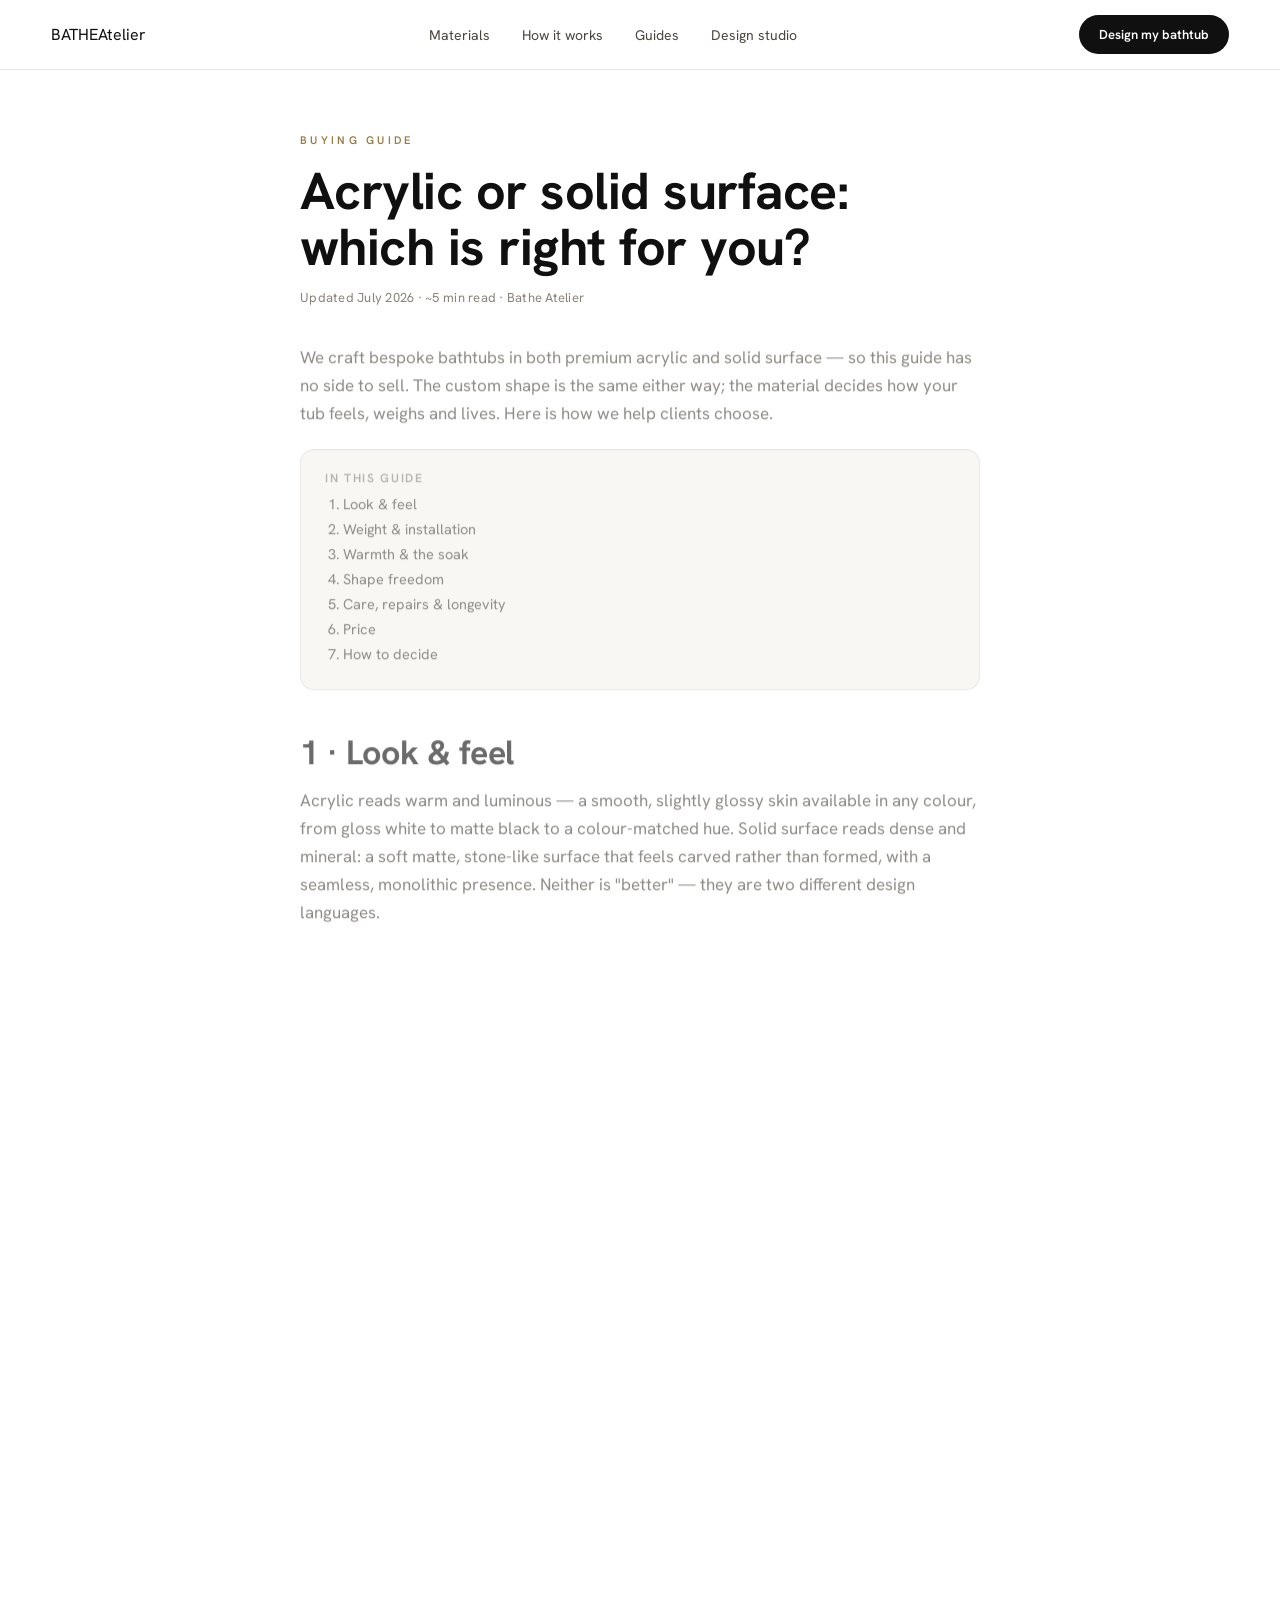
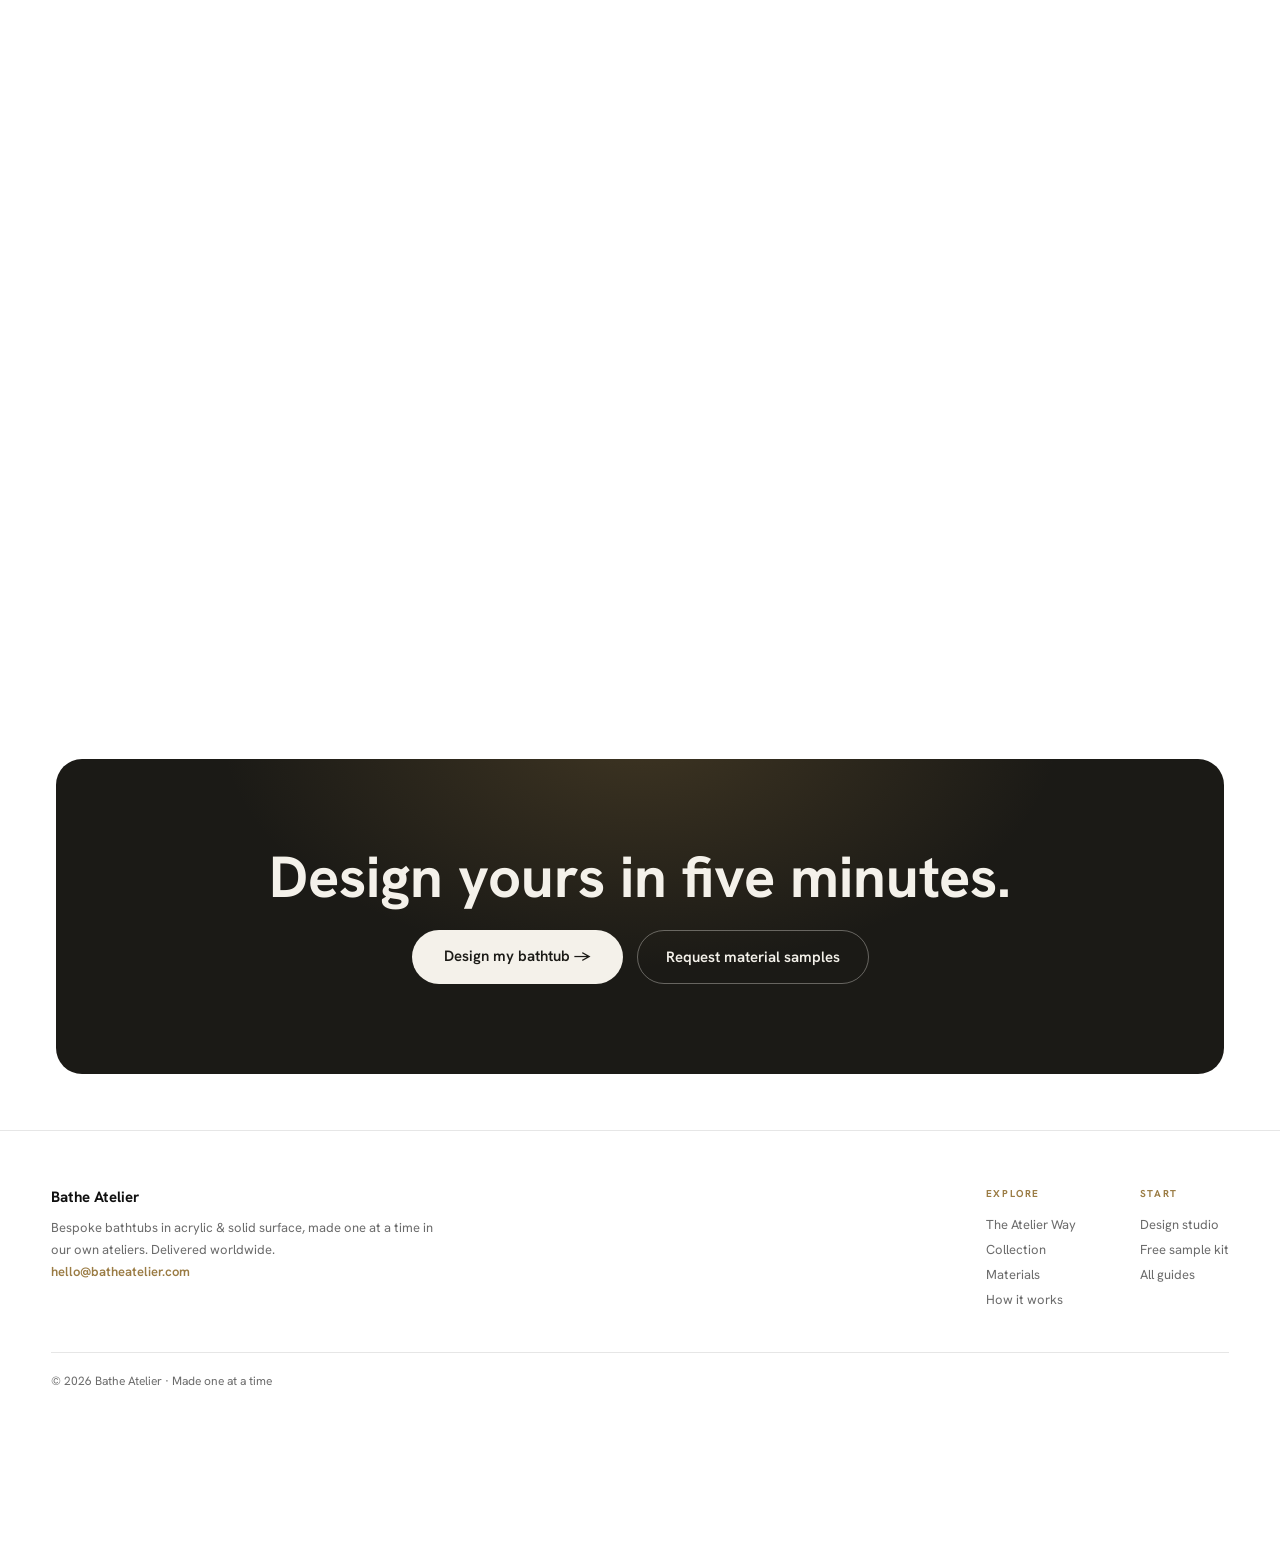
==== acrylic-vs-stone-resin.html @ 101e9b20 "sync from feat/mustsociete-restyle @ 20190d1 (AR preview added to Basic)" ====
<!DOCTYPE html>
<html>
<head>
<meta charset="utf-8">
<meta name="robots" content="noindex">
<meta http-equiv="refresh" content="0; url=choosing-your-material.html">
<link rel="canonical" href="choosing-your-material.html">
<title>Redirecting…</title>
</head>
<body>
<p>This page has moved. <a href="choosing-your-material.html">Continue to Choosing your material →</a></p>
</body>
</html>
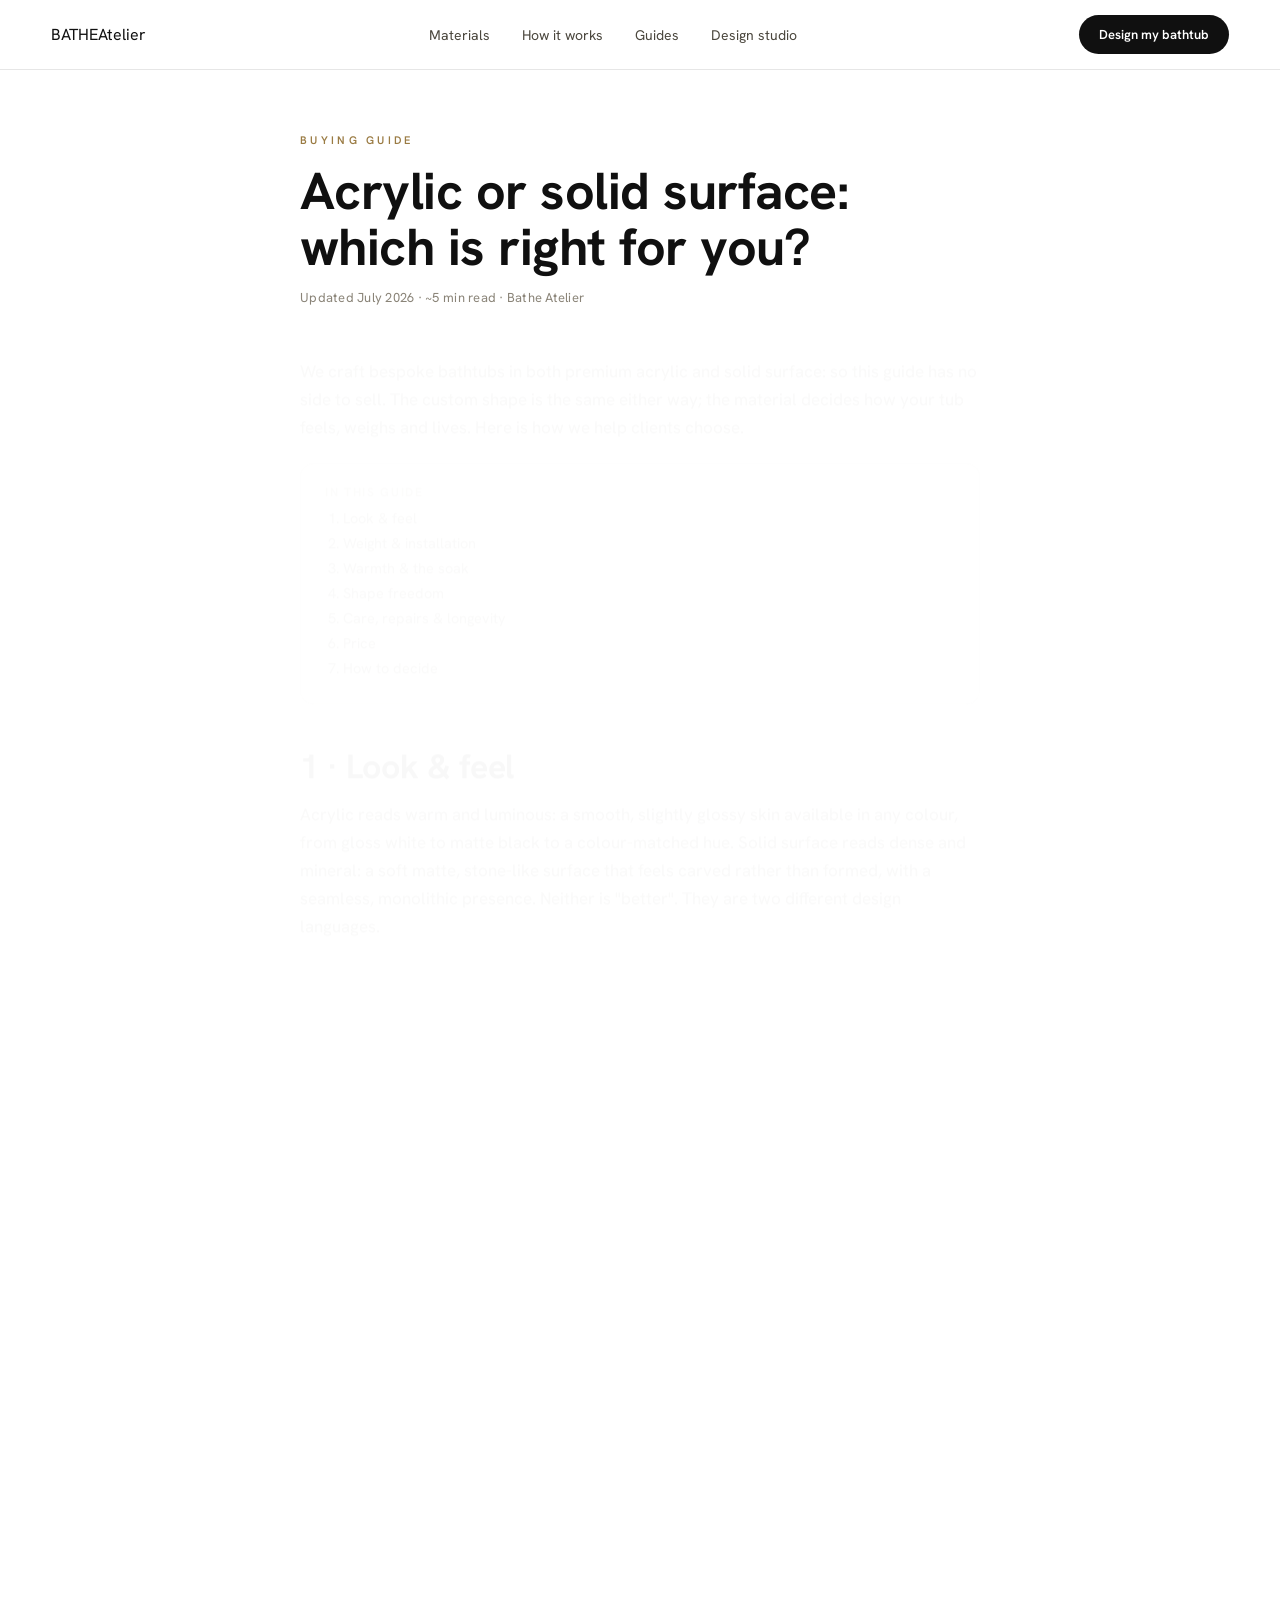
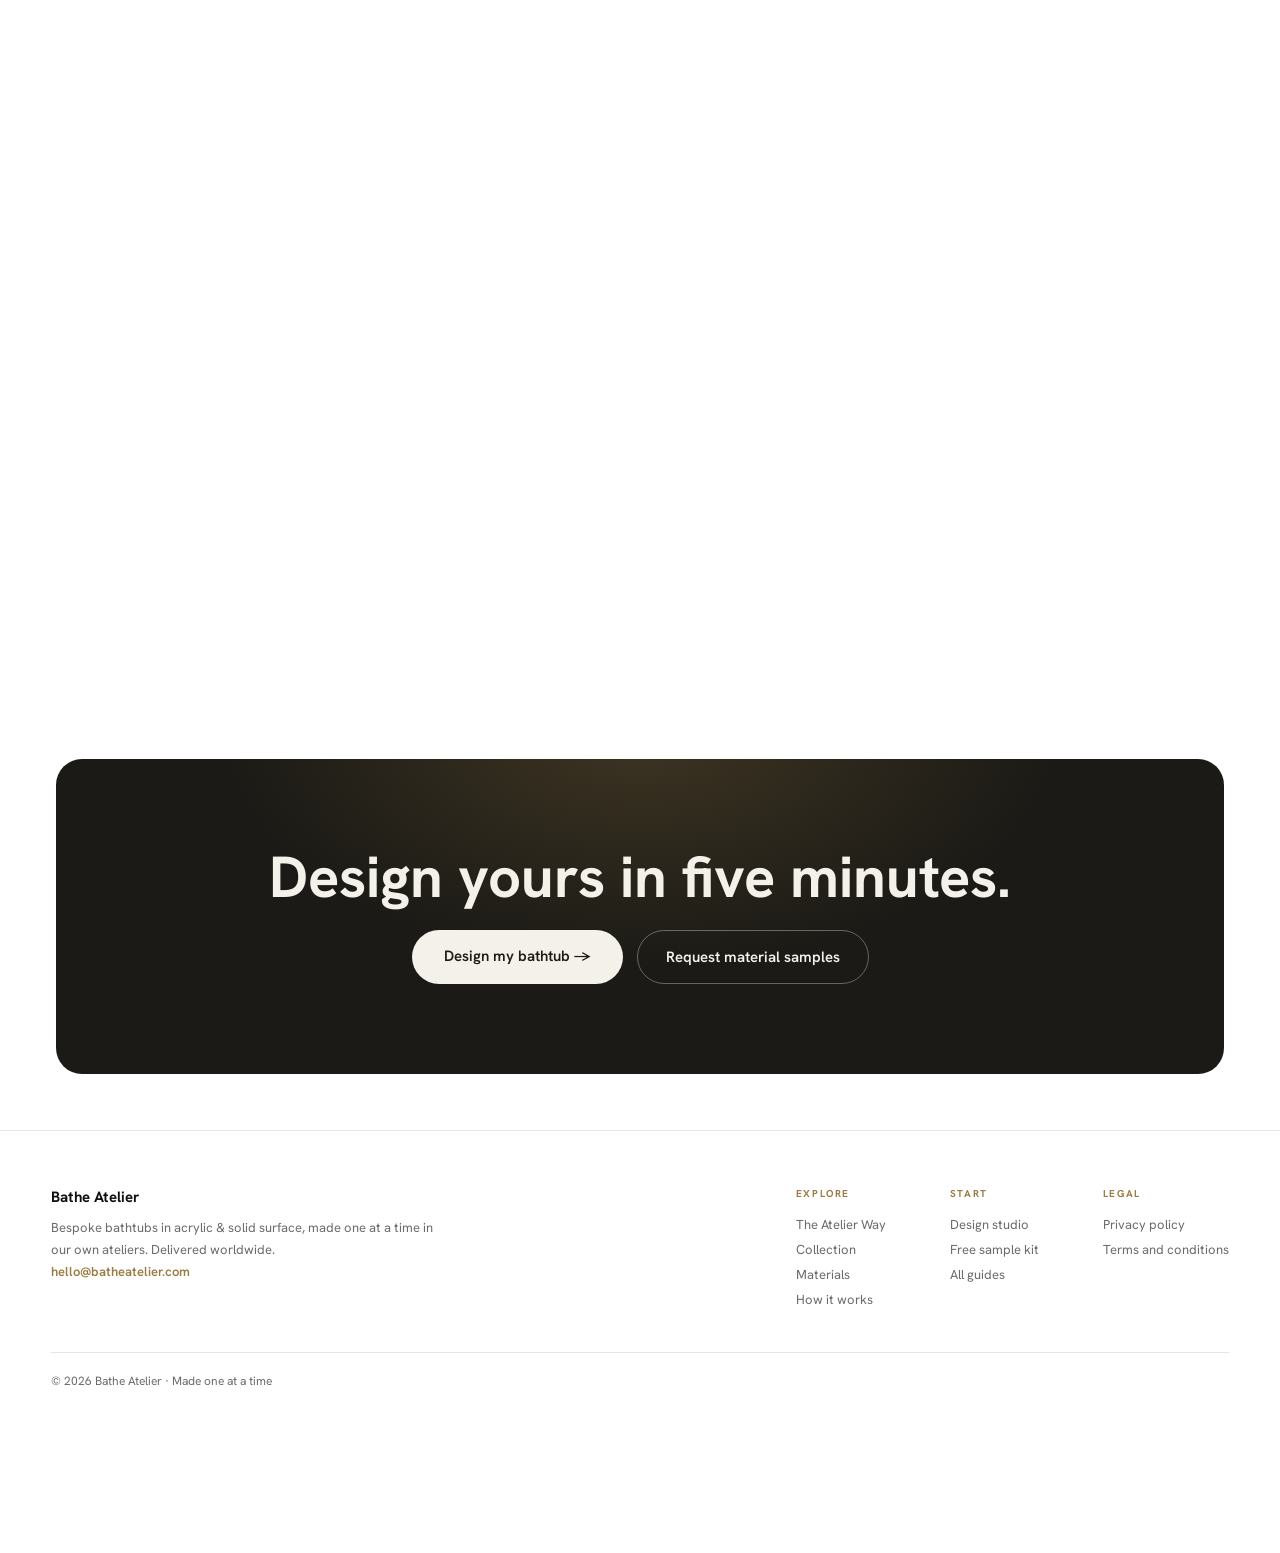
==== commit b5ecb348: "C4b: 十張渲染圖補缸下接觸陰影（Masa R23） snapshot of feat/masa-steps@ff955b8" ====
--- a/acrylic-vs-stone-resin.html
+++ b/acrylic-vs-stone-resin.html
@@ -2,6 +2,8 @@
 <html>
 <head>
 <meta charset="utf-8">
+<link rel="icon" type="image/svg+xml" href="assets/favicon.svg">
+<link rel="alternate icon" href="assets/favicon.ico">
 <meta name="robots" content="noindex">
 <meta http-equiv="refresh" content="0; url=choosing-your-material.html">
 <link rel="canonical" href="choosing-your-material.html">
